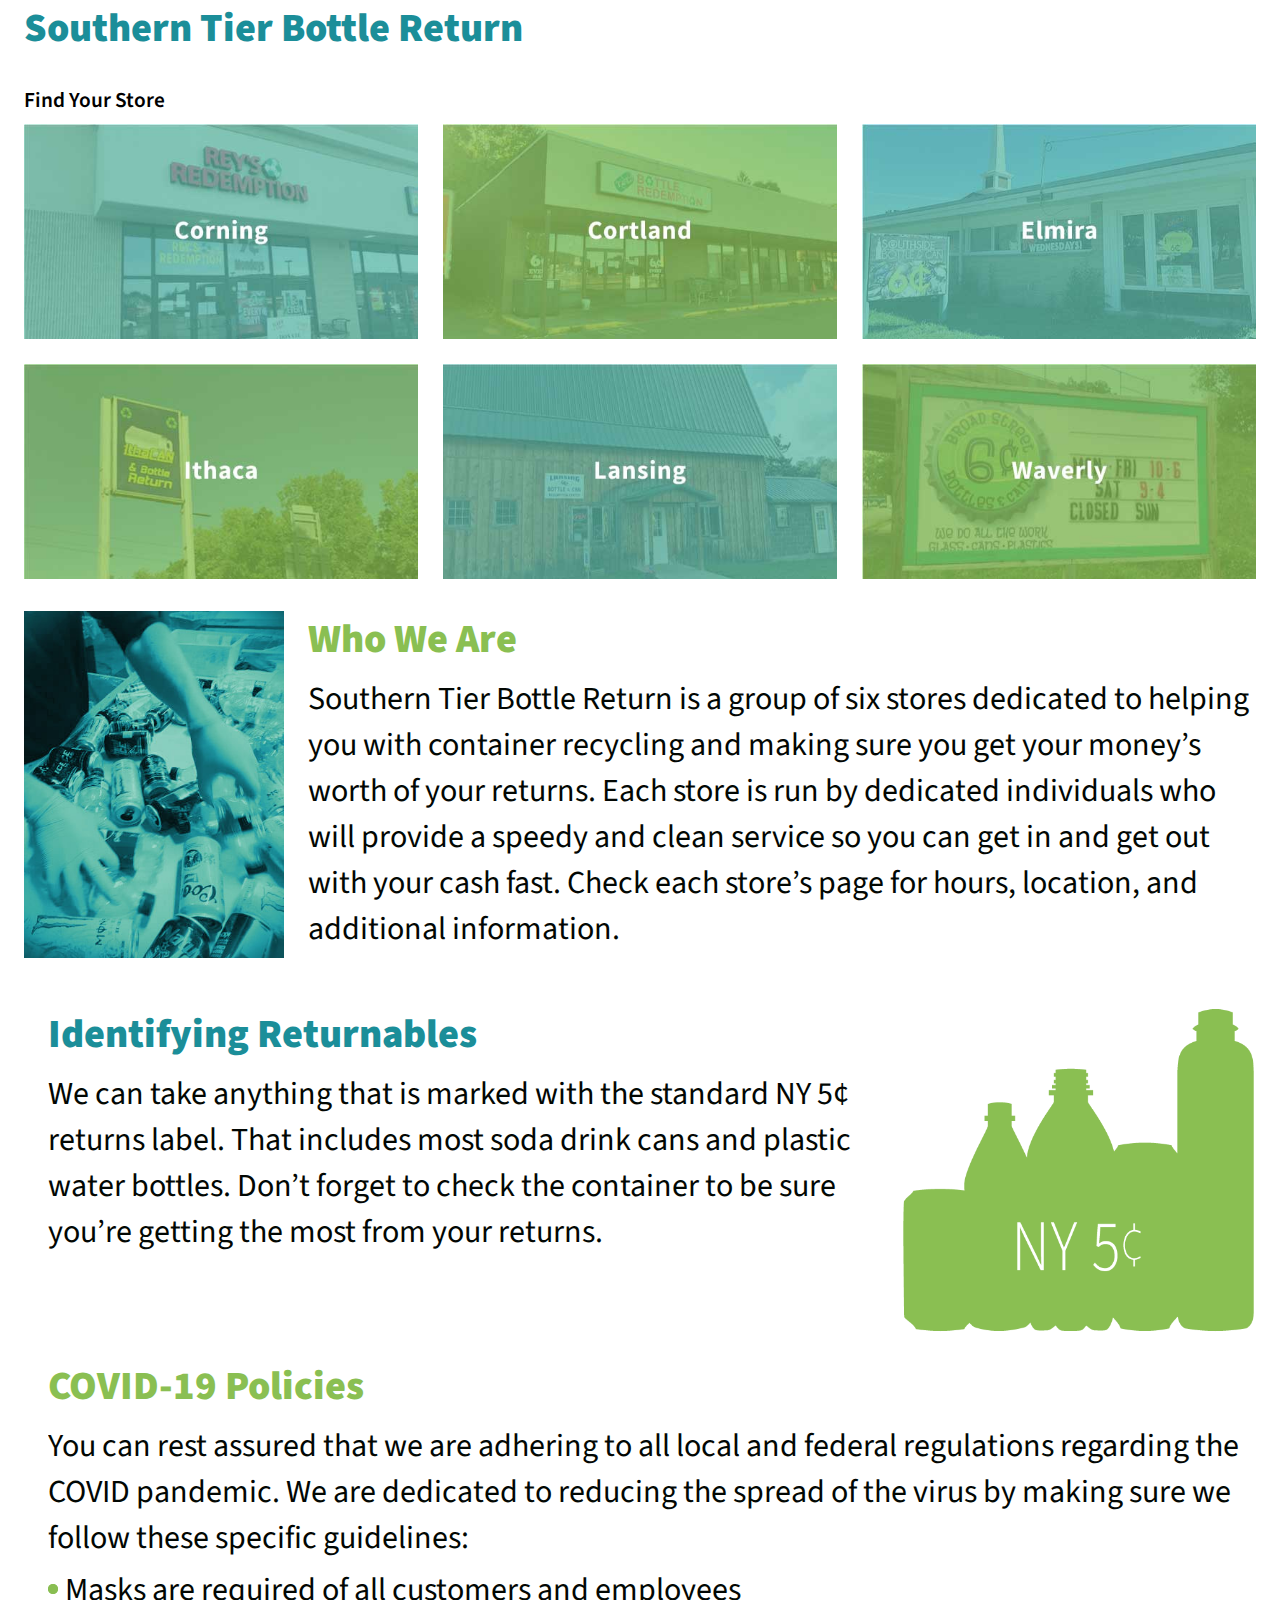
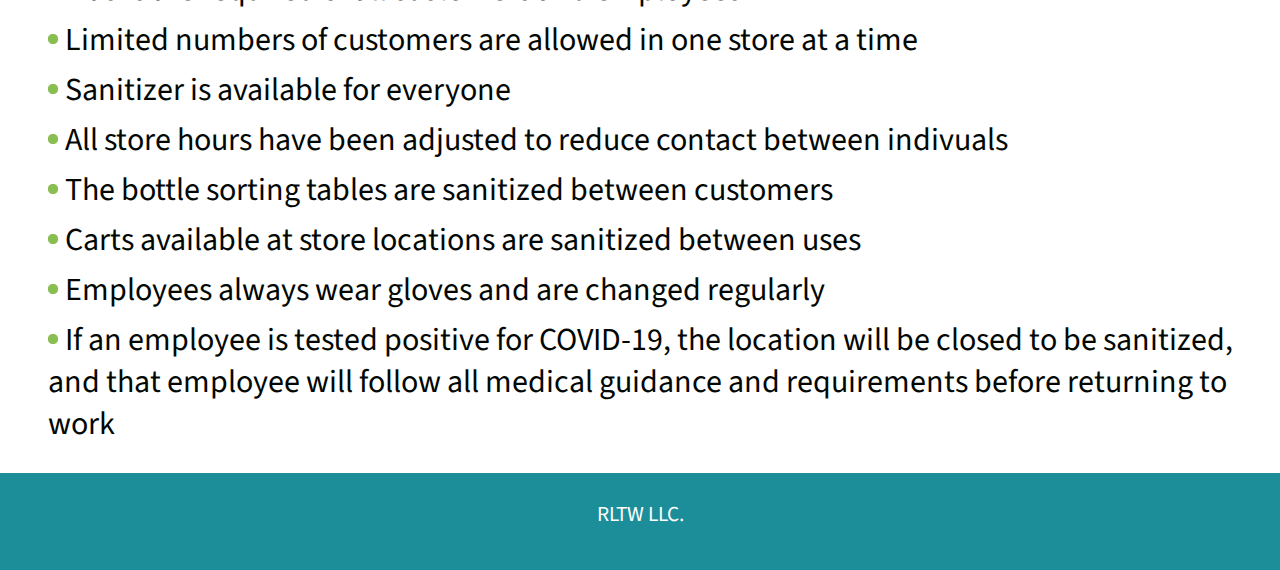
==== home.html @ 874fe384 "Add files via upload" ====
<!DOCTYPE html>
<html lang="en">

<head>
    <meta charset="UTF-8">
	<meta http-equiv="x-ua-compatible" content="ie=edge">
    <meta name="viewport" content="width=device-width, initial-scale=1.0">
    <title>Southern Tier Bottle Return</title>
    <script src="https://ajax.googleapis.com/ajax/libs/jquery/3.3.1/jquery.min.js"></script>
	<link href="https://fonts.googleapis.com/css2?family=Source+Sans+Pro:wght@400;900&display=swap" rel="stylesheet">
	<link rel="stylesheet" href="styles/homeStyle.css">
</head>
	
<body>
	<header>
		<h1 class="blue">Southern Tier Bottle Return</h1>
	</header>
	<h2>Find Your Store</h2>
	<div class="bod" id="navigation">
<!--		Will work on this later... it's for the functionality-->
<!--
		<div class="overlay">
    		<div class="text">Corning</div>
			<div class="text">Cortland</div>
			<div class="text">Elmira</div>
			<div class="text">Ithaca</div>
			<div class="text">Lansing</div>
			<div class="text">Waverly</div>
  		</div>
-->
		<div id="thumbnails">
			<a href="pages/corning-page.html"><img class="icon" src="images/corningicon-placeholder.jpg"></a>
			<a href="pages/cortland-page.html"><img class="icon" src="images/cortlandicon-placeholder.jpg"></a>
			<a href="pages/elmira-page.html"><img class="icon" src="images/elmiraicon-placeholder.jpg"></a>
			<a href="pages/ithaca-page.html"><img class="icon" src="images/ithacaicon-placeholder.jpg"></a>
			<a href="pages/lansing-page.html"><img class="icon" src="images/lansingicon-placeholder.jpg"></a>
			<a href="pages/waverly-page.html"><img class="icon" src="images/waverlyicon-placeholder.jpg"></a>
		</div>
	</div>
	<div class="bod" id="par1">
		<img src="images/sorting.jpg" class="acc">
		<div class="info">
			<h1 class="green">Who We Are</h1>
			<p>Southern Tier Bottle Return is a group of six stores dedicated to helping you with container recycling and making sure you get your money’s worth of your returns. Each store is run by dedicated individuals who will provide a speedy and clean service so you can get in and get out with your cash fast. Check each store’s page for hours, location, and additional information.</p>
		</div>
	</div>
	<div class="bod" id="par2">
		<div class="info">
			<h1 class="blue">Identifying Returnables</h1>
			<p>We can take anything that is marked with the standard NY 5¢ returns label. That includes most soda drink cans and plastic water bottles. Don’t forget to check the container to be sure you’re getting the most from your returns.</p>
		</div>
		<img src="images/5centbottles.png" class="acc">
	</div>
	<div class="bod" id="par3">
		<div class="info">
			<h1 class="green">COVID-19 Policies</h1>
			<p>You can rest assured that we are adhering to all local and federal regulations regarding the COVID pandemic. We are dedicated to reducing the spread of the virus by making sure we follow these specific guidelines:</p>
			<ol>
				<li>Masks are required of all customers and employees</li>
				<li>Limited numbers of customers are allowed in one store at a time</li>
				<li>Sanitizer is available for everyone</li>
				<li>All store hours have been adjusted to reduce contact between indivuals</li>
				<li>The bottle sorting tables are sanitized between customers</li>
				<li>Carts available at store locations are sanitized between uses</li>
				<li>Employees always wear gloves and are changed regularly</li>
				<li>If an employee is tested positive for COVID-19, the location will be closed to be sanitized, and that employee will follow all medical guidance and requirements before returning to work</li>
		</ol>
		</div>
	</div>
	<footer>
		<h3>RLTW LLC.</h3>
	</footer>
</body>
</html>
---- styles/homeStyle.css ----
*{
	margin: 0;
	font-family: 'Source Sans Pro', sans-serif;
	overflow-x: hidden;
}
.green{color: #8ABF52;}
.blue{color: #1B8E99;}
h1{
	font: 'Source Sans Pro';
	font-weight: 900;
	font-size: 30pt;
	padding-bottom: 8px;
}
h2{
	font-size: 16pt;
	font-weight: 600;
	padding-left: 24px;
	padding-top: 20px;
}
header,#par1,#par2,#par3{
	padding-left: 24px;
}
p,ol{
	font-size: 24pt;
	font-weight: 400;
	color: #020703;
}
ol,li{
	list-style-position: inside;
  	list-style-image: url(../images/bullet.png);
	padding: 4px 0;
	line-height: 42px
}
h3{
	position: relative;
  	top: 50%;
  	left: 50%;
  	transform: translate(-50%, -50%);
	font-weight: 400;
	font-size: 16pt;
	color: white;
	padding-top: 50px;
}
/*navigation grid*/
#thumbnails{
	display: grid;
	grid-template-rows: 1fr 1fr;
	grid-template-columns: repeat(3, 1fr);
	grid-gap: 2vw;
	padding: 8px 24px;
}
.icon{
	display: block;
	width: 100%;
}
footer{
	text-align: center;
	background: #1B8E99;
	padding-top: 16px;
}
/*paragraphs*/
#par1,#par2{
	display: flex;
	justify-content: space-between;
	align-items: flex-start;
	padding: 24px;
}
.acc{
	width: 100%;
	min-width: 260px;
}
.info{
	width: auto;
	padding-left: 24px;
}
#par3{
	padding-bottom: 20px;
}
@media screen and (max-width: 900px){
	
}
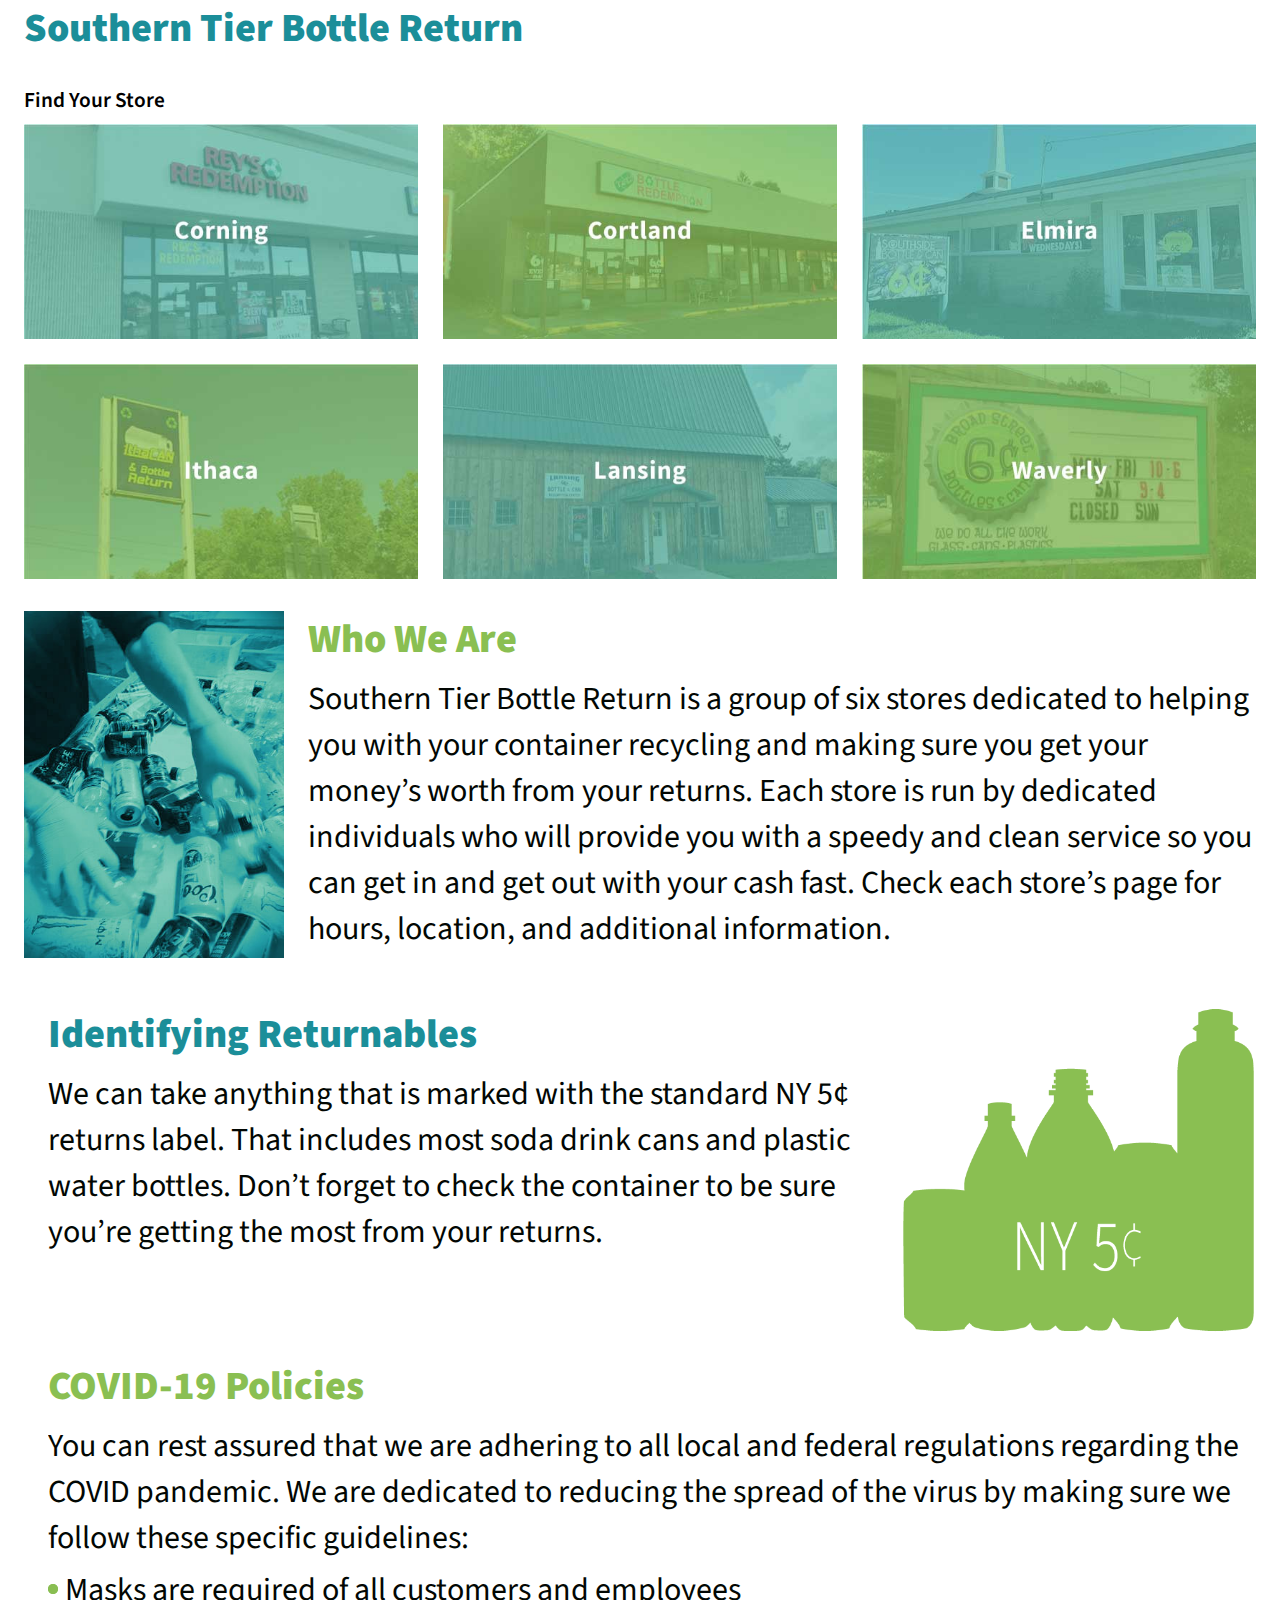
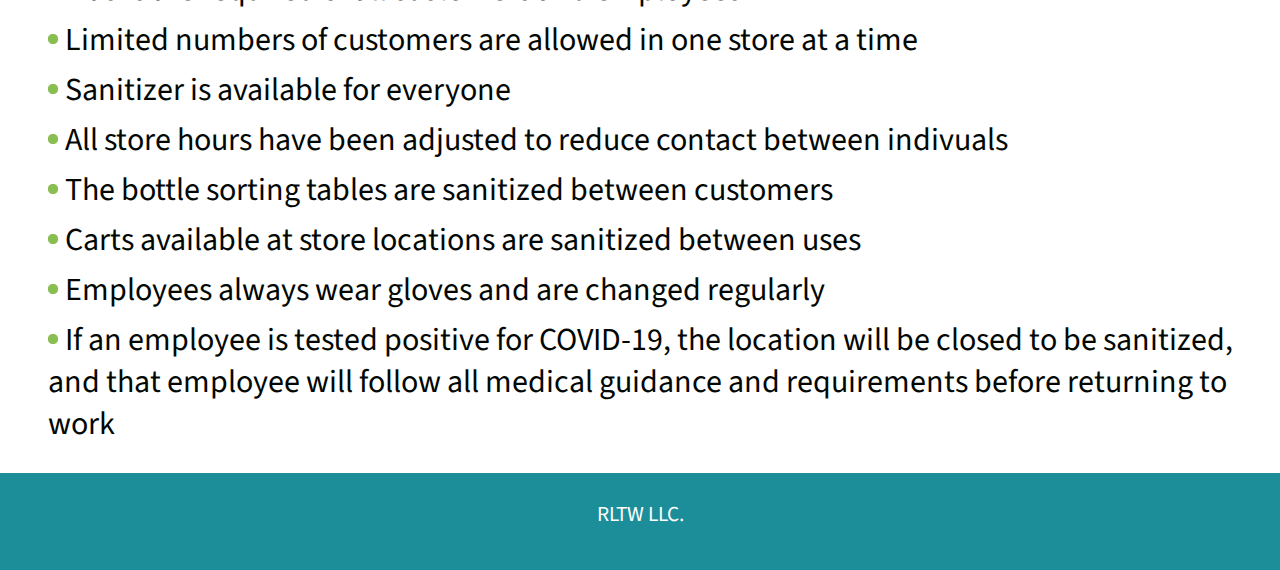
==== commit 8853ee77: "Update home.html" ====
--- a/home.html
+++ b/home.html
@@ -29,19 +29,19 @@
   		</div>
 -->
 		<div id="thumbnails">
-			<a href="pages/corning-page.html"><img class="icon" src="images/corningicon-placeholder.jpg"></a>
-			<a href="pages/cortland-page.html"><img class="icon" src="images/cortlandicon-placeholder.jpg"></a>
-			<a href="pages/elmira-page.html"><img class="icon" src="images/elmiraicon-placeholder.jpg"></a>
-			<a href="pages/ithaca-page.html"><img class="icon" src="images/ithacaicon-placeholder.jpg"></a>
-			<a href="pages/lansing-page.html"><img class="icon" src="images/lansingicon-placeholder.jpg"></a>
-			<a href="pages/waverly-page.html"><img class="icon" src="images/waverlyicon-placeholder.jpg"></a>
+			<a href="pages/corning-page.html"><img class="icon" src="images/corningicon-placeholder.jpg" alt="Rey's Redemption"></a>
+			<a href="pages/cortland-page.html"><img class="icon" src="images/cortlandicon-placeholder.jpg" alt="T&T Redemption Center"></a>
+			<a href="pages/elmira-page.html"><img class="icon" src="images/elmiraicon-placeholder.jpg" alt="Southside Bottle & Can"></a>
+			<a href="pages/ithaca-page.html"><img class="icon" src="images/ithacaicon-placeholder.jpg" alt="IthaCan & Bottle"></a>
+			<a href="pages/lansing-page.html"><img class="icon" src="images/lansingicon-placeholder.jpg" alt="Lansing Bottle & Can"></a>
+			<a href="pages/waverly-page.html"><img class="icon" src="images/waverlyicon-placeholder.jpg" alt="Broad St Bottles & Cans"></a>
 		</div>
 	</div>
 	<div class="bod" id="par1">
 		<img src="images/sorting.jpg" class="acc">
 		<div class="info">
 			<h1 class="green">Who We Are</h1>
-			<p>Southern Tier Bottle Return is a group of six stores dedicated to helping you with container recycling and making sure you get your money’s worth of your returns. Each store is run by dedicated individuals who will provide a speedy and clean service so you can get in and get out with your cash fast. Check each store’s page for hours, location, and additional information.</p>
+			<p>Southern Tier Bottle Return is a group of six stores dedicated to helping you with your container recycling and making sure you get your money’s worth from your returns. Each store is run by dedicated individuals who will provide you with a speedy and clean service so you can get in and get out with your cash fast. Check each store’s page for hours, location, and additional information.</p>
 		</div>
 	</div>
 	<div class="bod" id="par2">
@@ -71,4 +71,4 @@
 		<h3>RLTW LLC.</h3>
 	</footer>
 </body>
-</html>+</html>
